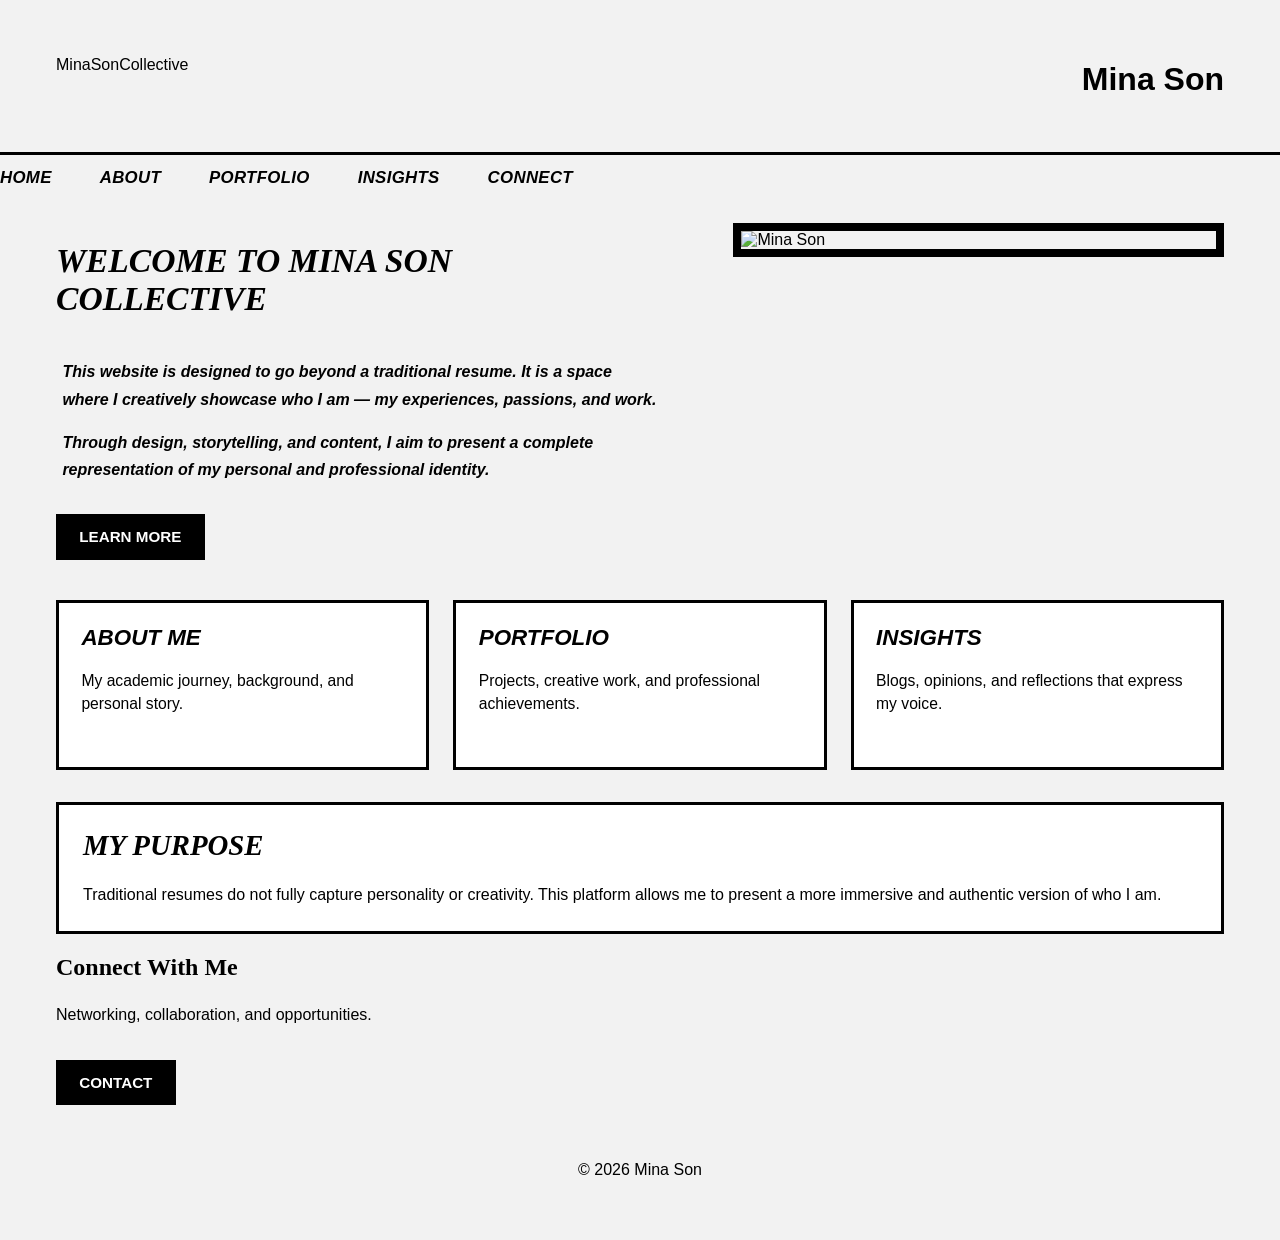
==== index.html @ 4900342d "Add files via upload Added index.html + style.css" ====
<!DOCTYPE html>
<html lang="en">
<head>
  <meta charset="UTF-8">
  <meta name="viewport" content="width=device-width, initial-scale=1.0">
  <title>MinaSonCollective</title>
  <link rel="stylesheet" href="style.css">
</head>

<body>
<div id="wrapper">

  <header>
    <p class="brand">MinaSonCollective</p>
    <h1>Mina Son</h1>
    <p class="subtitle">Creative Portfolio • Personal Brand • Digital Identity</p>
  </header>

  <nav>
    <ul>
      <li><a href="index.html">Home</a></li>
      <li><a href="#">About</a></li>
      <li><a href="#">Portfolio</a></li>
      <li><a href="#">Insights</a></li>
      <li><a href="#">Connect</a></li>
    </ul>
  </nav>

  <main>

    <section class="hero">
      <div class="hero-text">
        <h2>Welcome to Mina Son Collective</h2>
        <p>
          This website is designed to go beyond a traditional resume. It is a space
          where I creatively showcase who I am — my experiences, passions, and work.
        </p>
        <p>
          Through design, storytelling, and content, I aim to present a complete
          representation of my personal and professional identity.
        </p>
        <a href="#" class="btn">Learn More</a>
      </div>

      <div class="hero-img">
        <img src="https://via.placeholder.com/500x600" alt="Mina Son">
      </div>
    </section>

<section class="grid">
  <a href="about.html" class="card">
    <h3>About Me</h3>
    <p>My academic journey, background, and personal story.</p>
  </a>

  <a href="portfolio.html" class="card">
    <h3>Portfolio</h3>
    <p>Projects, creative work, and professional achievements.</p>
  </a>

  <a href="insights.html" class="card">
    <h3>Insights</h3>
    <p>Blogs, opinions, and reflections that express my voice.</p>
  </a>
</section>

<section class="purpose">
  <a href="purpose.html" class="purpose-link">
    <h2>My Purpose</h2>
    <p>
      Traditional resumes do not fully capture personality or creativity.
      This platform allows me to present a more immersive and authentic version
      of who I am.
    </p>
  </a>
</section>

    <section class="connect">
      <h2>Connect With Me</h2>
      <p>Networking, collaboration, and opportunities.</p>
      <a href="#" class="btn dark">Contact</a>
    </section>

  </main>

  <footer>
    <p>© 2026 Mina Son</p>
  </footer>

</div>
</body>
</html>
---- style.css ----
* {box-sizing: border-box;}
body {margin: 0;
  background-color: #f2f2f2;
  font-family: Arial, Helvetica, sans-serif;
  color: #000000;}

#wrapper {width: 100%;
  margin: 0 auto;}

header {display: flex;
  justify-content: space-between;
  align-items: flex-start;
  padding: 2.5em 3.5em 2em 3.5em;
  border-bottom: 3px solid #000000;}

.logo {margin: 0;
  font-family: "Times New Roman", Times, serif;
  font-size: 5.8rem;
  font-weight: bold;
  line-height: 1;
  color: #000000;}

.title {margin: 0;
  font-family: "Times New Roman", Times, serif;
  font-size: 5.8rem;
  font-weight: bold;
  line-height: 1;
  color: #000000;}

.subtitle {display: none;}

nav ul {list-style-type: none;
  margin: 0;
  padding: 0.8em 0 0 0;
  display: flex;
  gap: 3em;}

nav li {margin: 0;
  padding: 0;}

nav a {text-decoration: none;
  color: #000000;
  font-size: 1.05rem;
  font-style: italic;
  font-weight: 700;
  text-transform: uppercase;
  letter-spacing: 0.02em;}

nav a:hover {text-decoration: underline;}

main {padding: 2.2em 3.5em 1em 3.5em;}

.hero {display: flex;
  justify-content: space-between;
  align-items: flex-start;
  gap: 4.5em;}

.hero-text {flex: 1;
  padding-top: 1.2em;}

.hero-text h2 {margin: 0 0 1.2em 0;
  font-size: 2.1rem;
  font-style: italic;
  font-weight: 700;
  text-transform: uppercase;}

.hero-text p,
.intro-sub {margin: 0 0 1em 0.4em;
  font-size: 1rem;
  font-style: italic;
  font-weight: 600;}

.line {width: 95%;
  border-bottom: 4px solid #000000;
  margin: 1.2em 0;}

.hero-image,
.hero-img {flex: 0 0 42%;
  border: 8px solid #000000;
  background-color: #f2f2f2;}

.hero-image img,
.hero-img img {display: block;
  width: 100%;
  height: auto;}

.grid {display: flex;
  gap: 1.5em;
  margin: 2.5em 0 0 0;}

.card {flex: 1;
  display: block;
  text-decoration: none;
  color: #000000;
  background-color: #ffffff;
  border: 3px solid #000000;
  padding: 1.4em;
  min-height: 170px;
  transition: transform 0.2s ease, box-shadow 0.2s ease;}

.card h3 {margin-top: 0;
  margin-bottom: 0.8em;
  font-size: 1.4rem;
  font-style: italic;
  text-transform: uppercase;}

.card p {margin: 0;
  font-size: 0.98rem;
  line-height: 1.5;}

.card:hover {transform: translateY(-4px);
  box-shadow: 6px 6px 0 #000000;}

.purpose {margin-top: 2em;
  border: 3px solid #000000;
  background-color: #ffffff;
  padding: 1.5em;}

.purpose-link {display: block;
  text-decoration: none;
  color: #000000;}

.purpose-link h2,
.purpose h2 {margin-top: 0;
  margin-bottom: 0.7em;
  font-size: 1.8rem;
  font-style: italic;
  text-transform: uppercase;}

.purpose-link p,
.purpose p {margin-bottom: 0;
  line-height: 1.6;}

.btn,
.button {display: inline-block;
  margin-top: 1em;
  padding: 0.8em 1.4em;
  border: 2px solid #000000;
  background-color: #000000;
  color: #ffffff;
  text-decoration: none;
  font-size: 0.95rem;
  font-weight: bold;
  text-transform: uppercase;}

.btn:hover,
.button:hover {background-color: #ffffff;
  color: #000000;}

.btn.dark,
.secondary {background-color: #000000;
  color: #ffffff;}

footer {padding: 1.5em 3em 2.8em 3em;
  text-align: center;}

.socials {display: flex;
  justify-content: center;
  gap: 1.6em;
  margin-bottom: 1.2em;
  flex-wrap: wrap;}

.socials a {width: 84px;
  height: 84px;
  border-radius: 50%;
  background-color: #bfbfbf;
  color: #000000;
  text-decoration: none;
  display: flex;
  align-items: center;
  justify-content: center;
  text-align: center;
  padding: 0.5em;
  font-size: 0.78rem;
  font-style: italic;
  font-weight: 700;
  text-transform: uppercase;}

.socials a:hover {background-color: #9f9f9f;}

.copyright {margin: 0;
  font-size: 1.15rem;
  font-style: italic;
  font-weight: 700;
  text-transform: uppercase;
  letter-spacing: 0.03em;}

main h1,
main h2 {font-family: "Times New Roman", Times, serif;}

main p {line-height: 1.7;}

@media (max-width: 1100px) {
  .logo,
  .title {font-size: 4.5rem;}

  nav ul {gap: 1.8em;}

  .hero {gap: 2em;}}

@media (max-width: 900px) 
{header {flex-direction: column;
    gap: 1.5em;
    align-items: flex-start;}

  nav ul {flex-wrap: wrap;
    gap: 1.2em 1.8em;
    padding-top: 0;}

  .hero {flex-direction: column;}

  .hero-image,
  .hero-img {width: 100%;
    flex: none;}

  .grid {flex-direction: column;}

  .card {min-height: auto;}}

@media (max-width: 600px) 
{header,
  main,
  footer {padding-left: 1.4em;
    padding-right: 1.4em;}

  .logo,
  .title {font-size: 3.2rem;}

  .hero-text h2 {font-size: 1.5rem;}

  nav ul {flex-direction: column;
    align-items: flex-start;
    gap: 0.8em;}

  .line {width: 100%;}

  .socials a {width: 72px;
    height: 72px;
    font-size: 0.68rem;}}
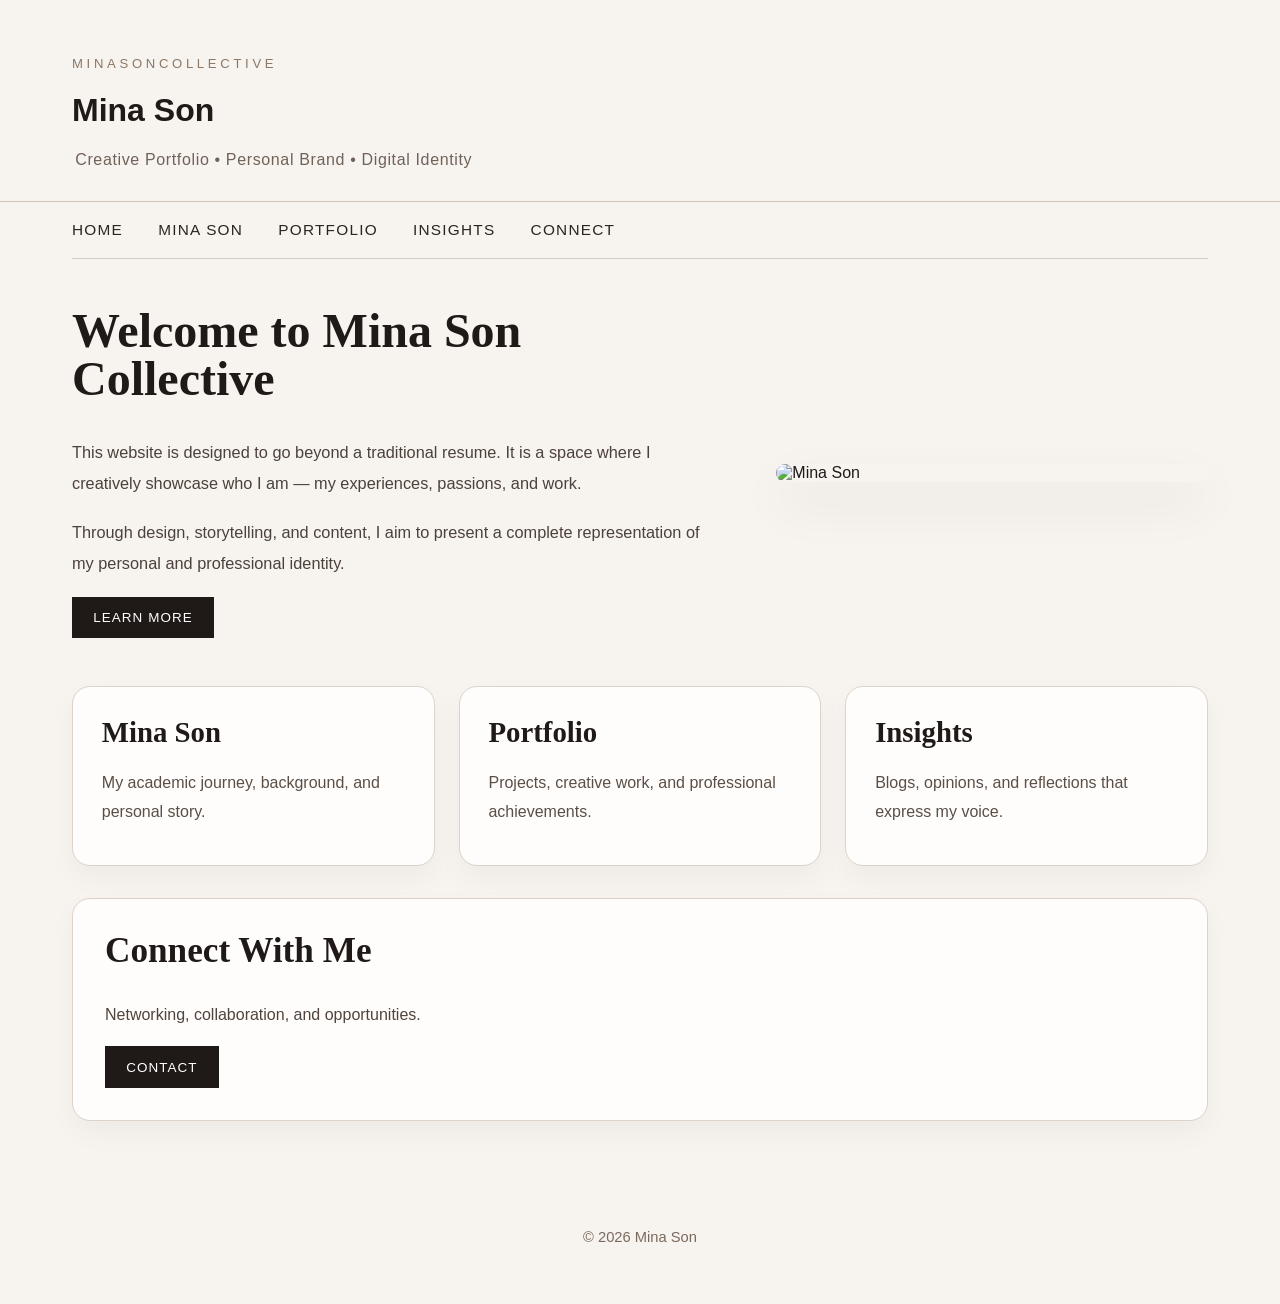
==== commit 061a2769: "Add files via upload" ====
--- a/index.html
+++ b/index.html
@@ -19,7 +19,7 @@
   <nav>
     <ul>
       <li><a href="index.html">Home</a></li>
-      <li><a href="#">About</a></li>
+      <li><a href="#">Mina Son</a></li>
       <li><a href="#">Portfolio</a></li>
       <li><a href="#">Insights</a></li>
       <li><a href="#">Connect</a></li>
@@ -48,8 +48,8 @@
     </section>
 
 <section class="grid">
-  <a href="about.html" class="card">
-    <h3>About Me</h3>
+  <a href="MinaSon.html" class="card">
+    <h3>Mina Son</h3>
     <p>My academic journey, background, and personal story.</p>
   </a>
 
@@ -63,15 +63,6 @@
     <p>Blogs, opinions, and reflections that express my voice.</p>
   </a>
 </section>
-
-<section class="purpose">
-  <a href="purpose.html" class="purpose-link">
-    <h2>My Purpose</h2>
-    <p>
-      Traditional resumes do not fully capture personality or creativity.
-      This platform allows me to present a more immersive and authentic version
-      of who I am.
-    </p>
   </a>
 </section>
 
--- a/style.css
+++ b/style.css
@@ -1,239 +1,457 @@
-* {box-sizing: border-box;}
-body {margin: 0;
-  background-color: #f2f2f2;
+* {
+  box-sizing: border-box;
+}
+
+body {
+  margin: 0;
+  background: #f7f3ee;
+  color: #1f1a17;
   font-family: Arial, Helvetica, sans-serif;
-  color: #000000;}
-
-#wrapper {width: 100%;
-  margin: 0 auto;}
-
-header {display: flex;
-  justify-content: space-between;
-  align-items: flex-start;
-  padding: 2.5em 3.5em 2em 3.5em;
-  border-bottom: 3px solid #000000;}
-
-.logo {margin: 0;
-  font-family: "Times New Roman", Times, serif;
-  font-size: 5.8rem;
-  font-weight: bold;
+}
+
+#wrapper {
+  width: 100%;
+  margin: 0 auto;
+}
+
+/* Header */
+header {
+  padding: 3.5em 4.5em 2em 4.5em;
+  border-bottom: 1px solid #cfc3b7;
+  background: #f7f3ee;
+}
+
+.site-heading {
+  max-width: 900px;
+}
+
+.brand {
+  margin: 0 0 0.7em 0;
+  font-size: 0.82rem;
+  letter-spacing: 0.28em;
+  text-transform: uppercase;
+  color: #8b7866;
+}
+
+.title {
+  margin: 0;
+  font-family: "Times New Roman", Times, serif;
+  font-size: 5rem;
+  font-weight: 600;
+  line-height: 0.95;
+  letter-spacing: -0.03em;
+  color: #1f1a17;
+}
+
+.subtitle {
+  margin: 1em 0 0 0.2em;
+  font-size: 1rem;
+  color: #6f6258;
+  letter-spacing: 0.04em;
+}
+
+/* Navigation */
+nav {
+  padding: 0 4.5em;
+  background: #f7f3ee;
+}
+
+nav ul {
+  list-style: none;
+  margin: 0;
+  padding: 1.2em 0;
+  display: flex;
+  gap: 2.2em;
+  border-bottom: 1px solid #d7ccbf;
+}
+
+nav a {
+  text-decoration: none;
+  color: #2b2521;
+  font-size: 0.96rem;
+  letter-spacing: 0.08em;
+  text-transform: uppercase;
+}
+
+nav a:hover {
+  color: #9d7d62;
+}
+
+/* Main */
+main {
+  padding: 3em 4.5em 4em 4.5em;
+}
+
+/* Index page hero */
+.hero {
+  display: flex;
+  gap: 4em;
+  align-items: center;
+  margin-bottom: 3em;
+}
+
+.hero-text {
+  flex: 1.15;
+}
+
+.hero-text h2 {
+  margin: 0 0 0.7em 0;
+  font-family: "Times New Roman", Times, serif;
+  font-size: 3rem;
+  font-weight: 600;
   line-height: 1;
-  color: #000000;}
-
-.title {margin: 0;
-  font-family: "Times New Roman", Times, serif;
-  font-size: 5.8rem;
-  font-weight: bold;
-  line-height: 1;
-  color: #000000;}
-
-.subtitle {display: none;}
-
-nav ul {list-style-type: none;
-  margin: 0;
-  padding: 0.8em 0 0 0;
-  display: flex;
-  gap: 3em;}
-
-nav li {margin: 0;
-  padding: 0;}
-
-nav a {text-decoration: none;
-  color: #000000;
-  font-size: 1.05rem;
-  font-style: italic;
-  font-weight: 700;
-  text-transform: uppercase;
-  letter-spacing: 0.02em;}
-
-nav a:hover {text-decoration: underline;}
-
-main {padding: 2.2em 3.5em 1em 3.5em;}
-
-.hero {display: flex;
-  justify-content: space-between;
-  align-items: flex-start;
-  gap: 4.5em;}
-
-.hero-text {flex: 1;
-  padding-top: 1.2em;}
-
-.hero-text h2 {margin: 0 0 1.2em 0;
-  font-size: 2.1rem;
-  font-style: italic;
-  font-weight: 700;
-  text-transform: uppercase;}
-
-.hero-text p,
-.intro-sub {margin: 0 0 1em 0.4em;
-  font-size: 1rem;
-  font-style: italic;
-  font-weight: 600;}
-
-.line {width: 95%;
-  border-bottom: 4px solid #000000;
-  margin: 1.2em 0;}
-
-.hero-image,
-.hero-img {flex: 0 0 42%;
-  border: 8px solid #000000;
-  background-color: #f2f2f2;}
-
-.hero-image img,
-.hero-img img {display: block;
+}
+
+.hero-text p {
+  margin: 0 0 1.1em 0;
+  font-size: 1.02rem;
+  line-height: 1.9;
+  color: #4c423b;
+}
+
+.hero-img,
+.hero-image {
+  flex: 0 0 38%;
+}
+
+.hero-img img,
+.hero-image img {
   width: 100%;
-  height: auto;}
-
-.grid {display: flex;
-  gap: 1.5em;
-  margin: 2.5em 0 0 0;}
-
-.card {flex: 1;
-  display: block;
-  text-decoration: none;
-  color: #000000;
-  background-color: #ffffff;
-  border: 3px solid #000000;
-  padding: 1.4em;
-  min-height: 170px;
-  transition: transform 0.2s ease, box-shadow 0.2s ease;}
-
-.card h3 {margin-top: 0;
-  margin-bottom: 0.8em;
-  font-size: 1.4rem;
-  font-style: italic;
-  text-transform: uppercase;}
-
-.card p {margin: 0;
-  font-size: 0.98rem;
-  line-height: 1.5;}
-
-.card:hover {transform: translateY(-4px);
-  box-shadow: 6px 6px 0 #000000;}
-
-.purpose {margin-top: 2em;
-  border: 3px solid #000000;
-  background-color: #ffffff;
-  padding: 1.5em;}
-
-.purpose-link {display: block;
-  text-decoration: none;
-  color: #000000;}
-
-.purpose-link h2,
-.purpose h2 {margin-top: 0;
-  margin-bottom: 0.7em;
-  font-size: 1.8rem;
-  font-style: italic;
-  text-transform: uppercase;}
-
-.purpose-link p,
-.purpose p {margin-bottom: 0;
-  line-height: 1.6;}
-
+  display: block;
+  border-radius: 22px;
+  object-fit: cover;
+  box-shadow: 0 22px 50px rgba(0, 0, 0, 0.08);
+}
+
+/* Buttons */
 .btn,
-.button {display: inline-block;
-  margin-top: 1em;
-  padding: 0.8em 1.4em;
-  border: 2px solid #000000;
-  background-color: #000000;
+.button {
+  display: inline-block;
+  padding: 0.9em 1.5em;
+  border: 1px solid #1f1a17;
+  background: #1f1a17;
   color: #ffffff;
   text-decoration: none;
-  font-size: 0.95rem;
-  font-weight: bold;
-  text-transform: uppercase;}
+  text-transform: uppercase;
+  letter-spacing: 0.08em;
+  font-size: 0.84rem;
+  transition: all 0.2s ease;
+}
 
 .btn:hover,
-.button:hover {background-color: #ffffff;
-  color: #000000;}
-
-.btn.dark,
-.secondary {background-color: #000000;
-  color: #ffffff;}
-
-footer {padding: 1.5em 3em 2.8em 3em;
-  text-align: center;}
-
-.socials {display: flex;
-  justify-content: center;
-  gap: 1.6em;
-  margin-bottom: 1.2em;
-  flex-wrap: wrap;}
-
-.socials a {width: 84px;
-  height: 84px;
-  border-radius: 50%;
-  background-color: #bfbfbf;
-  color: #000000;
+.button:hover {
+  background: transparent;
+  color: #1f1a17;
+}
+
+/* Cards */
+.grid {
+  display: flex;
+  gap: 1.5em;
+  margin: 2.2em 0 0 0;
+}
+
+.card {
+  flex: 1;
+  display: block;
   text-decoration: none;
-  display: flex;
-  align-items: center;
-  justify-content: center;
+  color: #1f1a17;
+  background: #fffdfb;
+  border: 1px solid #ddd2c7;
+  border-radius: 18px;
+  padding: 1.8em;
+  min-height: 180px;
+  box-shadow: 0 12px 28px rgba(0, 0, 0, 0.04);
+  transition: transform 0.2s ease, box-shadow 0.2s ease;
+}
+
+.card h3 {
+  margin: 0 0 0.7em 0;
+  font-family: "Times New Roman", Times, serif;
+  font-size: 1.8rem;
+  font-weight: 600;
+}
+
+.card p {
+  margin: 0;
+  line-height: 1.8;
+  color: #5a4f47;
+}
+
+.card:hover {
+  transform: translateY(-4px);
+  box-shadow: 0 18px 36px rgba(0, 0, 0, 0.08);
+}
+
+/* Purpose / connect */
+.purpose,
+.connect {
+  margin-top: 2em;
+  padding: 2em;
+  background: #fffdfb;
+  border: 1px solid #ddd2c7;
+  border-radius: 18px;
+  box-shadow: 0 12px 28px rgba(0, 0, 0, 0.04);
+}
+
+.purpose h2,
+.connect h2,
+main h2 {
+  margin-top: 0;
+  font-family: "Times New Roman", Times, serif;
+  font-size: 2.2rem;
+  font-weight: 600;
+}
+
+.purpose p,
+.connect p,
+main p {
+  line-height: 1.9;
+  color: #4f443d;
+}
+
+/* Mina page */
+.mina-hero {
+  display: flex;
+  gap: 4em;
+  align-items: flex-start;
+}
+
+.mina-copy {
+  flex: 1.5;
+  max-width: 760px;
+}
+
+.eyebrow {
+  margin: 0 0 1em 0;
+  text-transform: uppercase;
+  letter-spacing: 0.2em;
+  font-size: 0.8rem;
+  color: #9a846f;
+}
+
+.mina-copy h2 {
+  margin: 0 0 0.8em 0;
+  font-family: "Times New Roman", Times, serif;
+  font-size: 3.2rem;
+  font-weight: 600;
+  line-height: 1.02;
+}
+
+.mina-copy p {
+  margin: 0 0 1.25em 0;
+  font-size: 1.03rem;
+  line-height: 1.95;
+  color: #4f443d;
+}
+
+.mina-photo-panel {
+  flex: 0 0 34%;
+  position: sticky;
+  top: 2em;
+}
+
+.mina-photo-frame {
+  background: #ede4da;
+  padding: 1em;
+  border-radius: 26px;
+  box-shadow: 0 22px 50px rgba(0, 0, 0, 0.08);
+}
+
+.mina-photo-frame img {
+  display: block;
+  width: 100%;
+  height: auto;
+  border-radius: 18px;
+  object-fit: cover;
+}
+
+.photo-caption {
+  margin-top: 1em;
+  font-size: 0.92rem;
+  line-height: 1.7;
+  color: #7a6a5d;
+}
+
+/* Footer */
+footer {
+  padding: 2em 4.5em 3em 4.5em;
   text-align: center;
-  padding: 0.5em;
-  font-size: 0.78rem;
-  font-style: italic;
-  font-weight: 700;
-  text-transform: uppercase;}
-
-.socials a:hover {background-color: #9f9f9f;}
-
-.copyright {margin: 0;
-  font-size: 1.15rem;
-  font-style: italic;
-  font-weight: 700;
-  text-transform: uppercase;
-  letter-spacing: 0.03em;}
-
-main h1,
-main h2 {font-family: "Times New Roman", Times, serif;}
-
-main p {line-height: 1.7;}
-
+  color: #7a6a5d;
+  font-size: 0.92rem;
+}
+
+/* Responsive */
 @media (max-width: 1100px) {
-  .logo,
-  .title {font-size: 4.5rem;}
-
-  nav ul {gap: 1.8em;}
-
-  .hero {gap: 2em;}}
-
-@media (max-width: 900px) 
-{header {flex-direction: column;
-    gap: 1.5em;
-    align-items: flex-start;}
-
-  nav ul {flex-wrap: wrap;
-    gap: 1.2em 1.8em;
-    padding-top: 0;}
-
-  .hero {flex-direction: column;}
-
-  .hero-image,
-  .hero-img {width: 100%;
-    flex: none;}
-
-  .grid {flex-direction: column;}
-
-  .card {min-height: auto;}}
-
-@media (max-width: 600px) 
-{header,
+  .title {
+    font-size: 4rem;
+  }
+
+  .mina-hero,
+  .hero {
+    gap: 2.5em;
+  }
+}
+
+@media (max-width: 900px) {
+  header,
+  nav,
   main,
-  footer {padding-left: 1.4em;
-    padding-right: 1.4em;}
-
-  .logo,
-  .title {font-size: 3.2rem;}
-
-  .hero-text h2 {font-size: 1.5rem;}
-
-  nav ul {flex-direction: column;
-    align-items: flex-start;
-    gap: 0.8em;}
-
-  .line {width: 100%;}
-
-  .socials a {width: 72px;
-    height: 72px;
-    font-size: 0.68rem;}}+  footer {
+    padding-left: 2em;
+    padding-right: 2em;
+  }
+
+  .hero,
+  .mina-hero {
+    flex-direction: column;
+  }
+
+  .mina-photo-panel {
+    position: static;
+    width: 100%;
+  }
+
+  .grid {
+    flex-direction: column;
+  }
+
+  nav ul {
+    flex-wrap: wrap;
+    gap: 1.2em 1.5em;
+  }
+}
+
+@media (max-width: 600px) {
+  .title {
+    font-size: 2.9rem;
+  }
+
+  .hero-text h2,
+  .mina-copy h2,
+  .purpose h2,
+  .connect h2,
+  main h2 {
+    font-size: 2.1rem;
+  }
+
+  header,
+  nav,
+  main,
+  footer {
+    padding-left: 1.2em;
+    padding-right: 1.2em;
+  }
+
+  nav ul {
+    flex-direction: column;
+    gap: 0.8em;
+  }
+
+  .card {
+    min-height: auto;
+  }
+}
+
+/* Portfolio page */
+.portfolio-intro {
+  max-width: 850px;
+  margin-bottom: 2.5em;
+}
+
+.portfolio-intro h2 {
+  margin: 0 0 0.7em 0;
+  font-family: "Times New Roman", Times, serif;
+  font-size: 3rem;
+  font-weight: 600;
+  line-height: 1.05;
+}
+
+.portfolio-intro p {
+  margin: 0;
+  line-height: 1.9;
+  color: #4f443d;
+}
+
+.portfolio-split {
+  display: flex;
+  gap: 2em;
+  align-items: stretch;
+}
+
+.portfolio-column {
+  flex: 1;
+  background: #fffdfb;
+  border: 1px solid #ddd2c7;
+  border-radius: 22px;
+  padding: 2em;
+  box-shadow: 0 12px 28px rgba(0, 0, 0, 0.04);
+}
+
+.portfolio-header-block {
+  margin-bottom: 1.5em;
+  padding-bottom: 1.2em;
+  border-bottom: 1px solid #e4d9ce;
+}
+
+.portfolio-header-block h3 {
+  margin: 0 0 0.45em 0;
+  font-family: "Times New Roman", Times, serif;
+  font-size: 2.1rem;
+  font-weight: 600;
+  color: #1f1a17;
+}
+
+.portfolio-header-block p {
+  margin: 0;
+  line-height: 1.8;
+  color: #5a4f47;
+}
+
+.portfolio-links {
+  display: flex;
+  flex-direction: column;
+  gap: 1em;
+}
+
+.portfolio-link-box {
+  display: block;
+  text-decoration: none;
+  color: #1f1a17;
+  background: #f8f3ed;
+  border: 1px solid #e2d8cc;
+  border-radius: 16px;
+  padding: 1.2em 1.25em;
+  transition: transform 0.2s ease, box-shadow 0.2s ease, background 0.2s ease;
+}
+
+.portfolio-link-box:hover {
+  transform: translateY(-3px);
+  box-shadow: 0 14px 26px rgba(0, 0, 0, 0.06);
+  background: #f3ebe3;
+}
+
+.link-title {
+  display: block;
+  margin-bottom: 0.35em;
+  font-family: "Times New Roman", Times, serif;
+  font-size: 1.5rem;
+  font-weight: 600;
+}
+
+.link-text {
+  display: block;
+  line-height: 1.7;
+  color: #61564d;
+  font-size: 0.97rem;
+}
+
+@media (max-width: 900px) {
+  .portfolio-split {
+    flex-direction: column;
+  }
+
+  .portfolio-intro h2 {
+    font-size: 2.3rem;
+  }
+}
